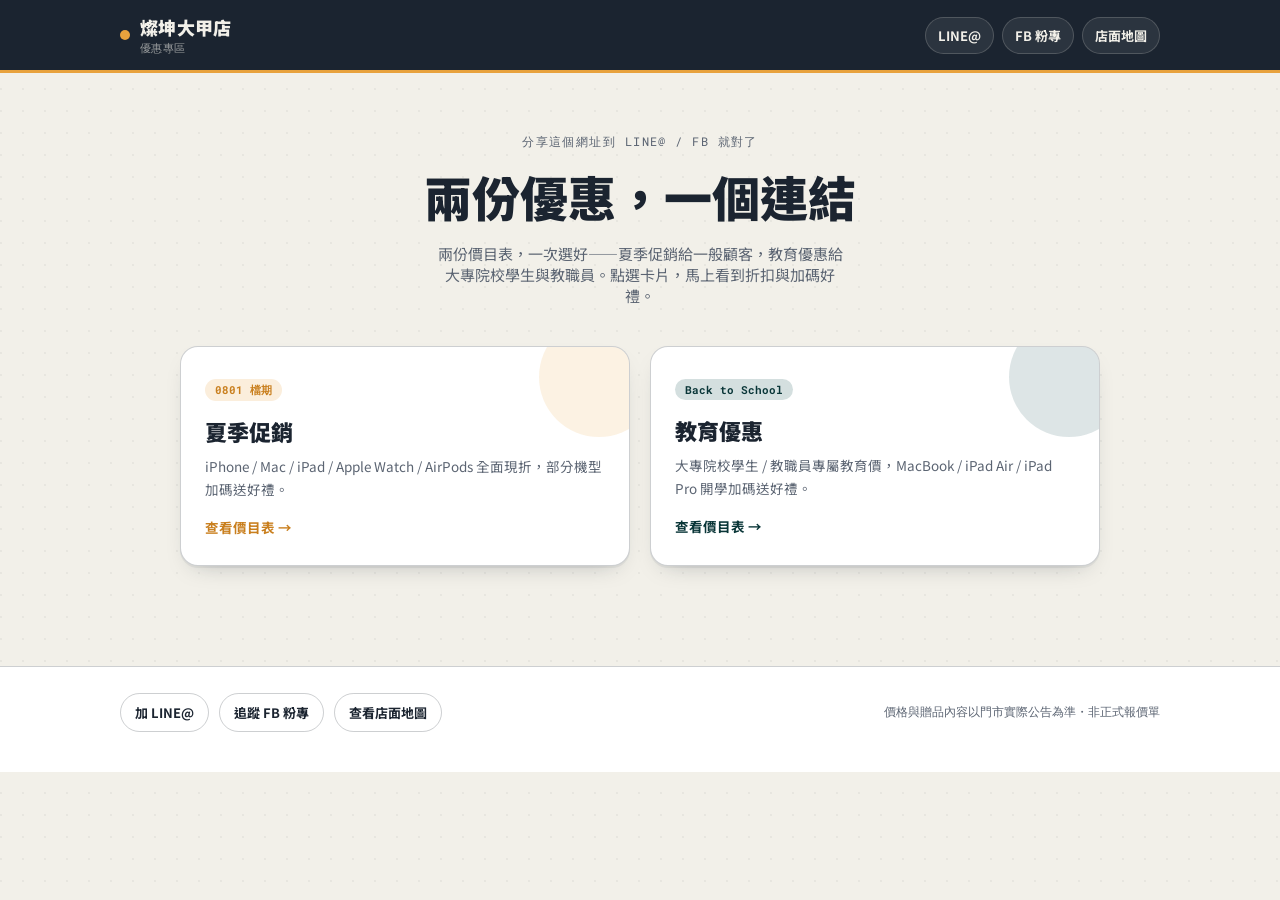
==== index.html @ 8b3f6337 "重新一次" ====
<!DOCTYPE html>
<html lang="zh-Hant">
<head>
<meta charset="UTF-8" />
<meta name="viewport" content="width=device-width, initial-scale=1.0" />
<title>優惠專區</title>
<meta property="og:title" content="燦坤大甲店 Apple Shop｜優惠專區" />
<meta property="og:description" content="夏季促銷給一般顧客，教育優惠給大專院校學生與教職員。點選卡片，馬上看到折扣與加碼好禮。" />
<meta property="og:image" content="https://tk226.darren-tata.workers.dev/og-image.png" />
<meta property="og:type" content="website" />
<link rel="stylesheet" href="style.css" />
<style>
  :root{ --accent:#E8A23D; --accent-deep:#C97F1E; }
</style>
</head>
<body>

<header class="site-header">
  <div class="bar">
    <a class="brand" href="index.html">
      <span class="dot"></span>
      <span>
        <span data-store-name>燦坤大甲店</span>
        <small>優惠專區</small>
      </span>
    </a>
    <div class="header-links">
      <a class="pill-link" data-line-url href="#" target="_blank" rel="noopener">LINE@</a>
      <a class="pill-link" data-fb-url href="#" target="_blank" rel="noopener">FB 粉專</a>
      <a class="pill-link" data-map-url href="#" target="_blank" rel="noopener">店面地圖</a>
    </div>
  </div>
</header>

<div class="hub-wrap">
  <div class="hub-hero">
    <div class="kicker">分享這個網址到 LINE@ / FB 就對了</div>
    <h1>兩份優惠，一個連結</h1>
    <p>兩份價目表，一次選好——夏季促銷給一般顧客，教育優惠給大專院校學生與教職員。點選卡片，馬上看到折扣與加碼好禮。</p>
  </div>

  <div class="hub-grid">
    <a class="hub-card" href="promo.html" style="--accent:#E8A23D; --accent-deep:#C97F1E;">
      <span class="tag">0801 檔期</span>
      <h2>夏季促銷</h2>
      <p>iPhone / Mac / iPad / Apple Watch / AirPods 全面現折，部分機型加碼送好禮。</p>
      <span class="go">查看價目表 →</span>
    </a>
    <a class="hub-card" href="edu.html" style="--accent:#0F4C4F; --accent-deep:#0A3638;">
      <span class="tag">Back to School</span>
      <h2>教育優惠</h2>
      <p>大專院校學生 / 教職員專屬教育價，MacBook / iPad Air / iPad Pro 開學加碼送好禮。</p>
      <span class="go">查看價目表 →</span>
    </a>
  </div>
</div>

<footer class="site-footer">
  <div class="footer-inner">
    <div class="footer-links">
      <a data-line-url href="#" target="_blank" rel="noopener">加 LINE@</a>
      <a data-fb-url href="#" target="_blank" rel="noopener">追蹤 FB 粉專</a>
      <a data-map-url href="#" target="_blank" rel="noopener">查看店面地圖</a>
    </div>
    <div class="footer-note">價格與贈品內容以門市實際公告為準・非正式報價單</div>
  </div>
</footer>

<script src="config.js"></script>
<script>
  document.querySelectorAll("[data-line-url]").forEach((el) => (el.href = STORE_CONFIG.lineUrl));
  document.querySelectorAll("[data-fb-url]").forEach((el) => (el.href = STORE_CONFIG.fbUrl));
  document.querySelectorAll("[data-map-url]").forEach((el) => (el.href = STORE_CONFIG.mapUrl));
  document.querySelectorAll("[data-store-name]").forEach((el) => (el.textContent = STORE_CONFIG.storeName));
</script>
</body>
</html>
---- style.css ----
@import url('https://fonts.googleapis.com/css2?family=Noto+Sans+TC:wght@400;500;700;900&family=Roboto+Mono:wght@500;700&display=swap');

:root{
  --paper:#F2F0E9;
  --paper-raise:#FFFFFF;
  --ink:#1B2430;
  --ink-soft:#5B6472;
  --teal:#0F4C4F;
  --teal-deep:#0A3638;
  --amber:#E8A23D;
  --amber-deep:#C97F1E;
  --red:#C1443C;
  --line:rgba(27,36,48,.22);
  --radius:14px;
  --shadow: 0 2px 0 rgba(27,36,48,.06), 0 10px 24px -14px rgba(27,36,48,.35);
}

*{box-sizing:border-box;}
html{scroll-behavior:smooth;}
body{
  margin:0;
  background:var(--paper);
  background-image:
    radial-gradient(circle at 1px 1px, rgba(27,36,48,.05) 1px, transparent 0);
  background-size:22px 22px;
  color:var(--ink);
  font-family:"Noto Sans TC", sans-serif;
  -webkit-font-smoothing:antialiased;
}
@media (prefers-reduced-motion: reduce){
  *{animation-duration:.001ms !important; transition-duration:.001ms !important;}
}

a{color:inherit;}
.mono{font-family:"Roboto Mono", monospace;}

/* ---------- Header ---------- */
.site-header{
  position:sticky; top:0; z-index:40;
  background:var(--ink);
  color:var(--paper);
  border-bottom:3px solid var(--amber);
}
.site-header .bar{
  max-width:1080px; margin:0 auto; padding:14px 20px;
  display:flex; align-items:center; justify-content:space-between; gap:12px;
}
.brand{
  display:flex; align-items:center; gap:10px;
  font-weight:900; font-size:18px; letter-spacing:.02em;
  text-decoration:none; color:var(--paper);
}
.brand .dot{width:10px;height:10px;border-radius:50%;background:var(--amber);flex:none;}
.brand small{display:block; font-weight:500; font-size:11px; color:rgba(242,240,233,.6); font-family:"Roboto Mono",monospace;}
.header-links{display:flex; gap:8px;}
.pill-link{
  display:flex; align-items:center; gap:6px;
  padding:8px 12px; border-radius:999px;
  background:rgba(242,240,233,.08);
  border:1px solid rgba(242,240,233,.18);
  color:var(--paper); text-decoration:none;
  font-size:13px; font-weight:700;
  transition:background .15s ease, transform .15s ease;
}
.pill-link:hover{background:rgba(242,240,233,.18); transform:translateY(-1px);}
.pill-link svg{width:15px;height:15px;flex:none;}

/* ---------- Page hero ticket banner ---------- */
.hero{
  max-width:1080px; margin:28px auto 8px; padding:0 20px;
}
.hero-ticket{
  position:relative;
  background:var(--paper-raise);
  border-radius:var(--radius);
  box-shadow:var(--shadow);
  padding:26px 28px;
  overflow:hidden;
  border:1px solid var(--line);
}
.hero-ticket::before{
  content:"";
  position:absolute; left:0; top:0; bottom:0; width:6px;
  background:repeating-linear-gradient(180deg, var(--accent, var(--amber)) 0 10px, transparent 10px 20px);
}
.hero-eyebrow{
  display:inline-flex; align-items:center; gap:8px;
  font-family:"Roboto Mono",monospace; font-weight:700; font-size:12px;
  letter-spacing:.08em; text-transform:uppercase;
  color:var(--accent-deep, var(--amber-deep));
  background:color-mix(in srgb, var(--accent, var(--amber)) 16%, white);
  padding:4px 10px; border-radius:999px; margin-bottom:14px;
}
.hero-ticket h1{
  font-size:clamp(28px,4vw,42px); line-height:1.15; margin:0 0 10px; font-weight:900;
}
.hero-ticket p{color:var(--ink-soft); font-size:15px; line-height:1.7; margin:0; max-width:60ch;}
.hero-meta{
  margin-top:18px; display:flex; flex-wrap:wrap; gap:10px 22px;
  font-family:"Roboto Mono",monospace; font-size:12.5px; color:var(--ink-soft);
}
.hero-meta b{color:var(--ink);}

/* ---------- Category tabs ---------- */
.tabs{
  max-width:1080px; margin:20px auto 0; padding:0 20px;
  display:flex; gap:8px; flex-wrap:wrap;
}
.tab-btn{
  border:1px solid var(--line); background:var(--paper-raise);
  color:var(--ink); font-family:"Noto Sans TC",sans-serif; font-weight:700; font-size:14px;
  padding:9px 16px; border-radius:999px; cursor:pointer;
  transition:all .15s ease;
}
.tab-btn:hover{border-color:var(--accent,var(--amber));}
.tab-btn.active{
  background:var(--ink); color:var(--paper); border-color:var(--ink);
}

/* ---------- Grid & Ticket cards ---------- */
.grid-section{max-width:1080px; margin:0 auto; padding:30px 20px 10px;}
.section-title{
  display:flex; align-items:baseline; gap:10px; margin:34px 0 14px;
}
.section-title h2{font-size:20px; margin:0; font-weight:900;}
.section-title span{
  font-family:"Roboto Mono",monospace; font-size:12px; color:var(--ink-soft);
}
.section-title::after{
  content:""; flex:1; height:1px; background:var(--line);
}

.grid{
  display:grid; grid-template-columns:repeat(auto-fill,minmax(240px,1fr)); gap:14px;
}

.ticket{
  position:relative;
  background:var(--paper-raise);
  border-radius:12px;
  border:1px solid var(--line);
  box-shadow:var(--shadow);
  padding:16px 16px 14px;
  cursor:pointer;
  text-align:left;
  font-family:"Noto Sans TC",sans-serif;
  transition:transform .15s ease, box-shadow .15s ease;
  display:flex; flex-direction:column; gap:10px;
  overflow:hidden;
}
.ticket:hover, .ticket:focus-visible{
  transform:translateY(-3px);
  box-shadow:0 4px 0 rgba(27,36,48,.06), 0 18px 30px -16px rgba(27,36,48,.4);
  outline:none;
}
.ticket:focus-visible{outline:2px solid var(--teal); outline-offset:2px;}

.ticket .badges{display:flex; gap:6px; flex-wrap:wrap; min-height:20px;}
.badge{
  font-family:"Roboto Mono",monospace; font-size:10.5px; font-weight:700;
  padding:2px 8px; border-radius:999px; letter-spacing:.02em;
}
.badge.promo{background:color-mix(in srgb, var(--red) 14%, white); color:var(--red);}
.badge.gift{background:color-mix(in srgb, var(--teal) 12%, white); color:var(--teal-deep);}
.badge.edu{background:color-mix(in srgb, var(--amber) 20%, white); color:var(--amber-deep);}
.badge.note{background:rgba(27,36,48,.06); color:var(--ink-soft);}

.ticket h3{margin:0; font-size:16px; font-weight:900; line-height:1.35;}
.ticket .spec{
  font-family:"Roboto Mono",monospace; font-size:12px; color:var(--ink-soft); line-height:1.6;
}

.perf{
  position:relative; height:1px; background:none; margin:2px 0;
  border-top:1.5px dashed var(--line);
}
.perf::before, .perf::after{
  content:""; position:absolute; top:-7px; width:14px; height:14px; border-radius:50%;
  background:var(--paper);
}
.perf::before{left:-7px;}
.perf::after{right:-7px;}

.price-row{display:flex; align-items:baseline; justify-content:space-between; gap:8px;}
.price-now{font-family:"Roboto Mono",monospace; font-weight:700; font-size:20px; color:var(--ink);}
.price-now.on-sale{color:var(--red);}
.price-now.on-edu{color:var(--teal-deep);}
.price-was{font-family:"Roboto Mono",monospace; font-size:12.5px; color:var(--ink-soft); text-decoration:line-through;}
.tap-hint{font-size:11px; color:var(--ink-soft); display:flex; align-items:center; gap:4px;}

/* ---------- Modal (second page) ---------- */
.modal-overlay{
  position:fixed; inset:0; background:rgba(15,20,26,.55);
  display:none; align-items:flex-end; justify-content:center; z-index:100;
  backdrop-filter:blur(2px);
}
.modal-overlay.open{display:flex;}
.modal-card{
  background:var(--paper-raise); width:100%; max-width:520px;
  border-radius:20px 20px 0 0; padding:26px 24px 30px;
  box-shadow:0 -10px 40px rgba(0,0,0,.35);
  animation:slideup .25s ease;
  max-height:82vh; overflow-y:auto;
}
@media(min-width:640px){
  .modal-overlay{align-items:center;}
  .modal-card{border-radius:20px; max-width:460px;}
}
@keyframes slideup{from{transform:translateY(24px); opacity:0;} to{transform:translateY(0); opacity:1;}}
.modal-top{display:flex; justify-content:space-between; align-items:flex-start; gap:10px;}
.modal-close{
  border:none; background:rgba(27,36,48,.06); width:32px; height:32px; border-radius:50%;
  font-size:16px; cursor:pointer; flex:none; color:var(--ink);
}
.modal-card h3{font-size:20px; margin:2px 0 4px; font-weight:900;}
.modal-card .spec{font-family:"Roboto Mono",monospace; font-size:13px; color:var(--ink-soft); margin-bottom:16px;}
.modal-price-block{
  background:var(--paper); border-radius:12px; padding:16px; border:1px solid var(--line);
  margin-bottom:16px;
}
.modal-price-block .row{display:flex; justify-content:space-between; align-items:baseline; margin-bottom:4px;}
.modal-price-block .row:last-child{margin-bottom:0;}
.modal-price-block .label{font-size:13px; color:var(--ink-soft);}
.modal-price-block .val{font-family:"Roboto Mono",monospace; font-weight:700; font-size:18px;}
.modal-price-block .val.strike{text-decoration:line-through; font-weight:500; font-size:14px; color:var(--ink-soft);}
.modal-price-block .val.final{font-size:24px; color:var(--red);}
.modal-price-block .val.final.edu{color:var(--teal-deep);}

.perk-list{list-style:none; margin:0 0 18px; padding:0; display:flex; flex-direction:column; gap:8px;}
.perk-list li{
  display:flex; gap:8px; align-items:flex-start; font-size:14px; line-height:1.6;
  background:color-mix(in srgb, var(--teal) 8%, white); padding:10px 12px; border-radius:10px;
  color:var(--teal-deep); font-weight:500;
}
.perk-list li svg{width:16px;height:16px;flex:none; margin-top:2px;}
.modal-cta{display:flex; gap:10px; flex-wrap:wrap;}
.modal-cta a{
  flex:1; text-align:center; padding:12px 14px; border-radius:10px; font-weight:700; font-size:14px;
  text-decoration:none;
}
.modal-cta .cta-line{background:#06C755; color:#fff;}
.modal-cta .cta-fb{background:#1877F2; color:#fff;}

/* ---------- Footer ---------- */
.site-footer{
  margin-top:60px; border-top:1px solid var(--line);
  background:var(--paper-raise);
}
.footer-inner{
  max-width:1080px; margin:0 auto; padding:26px 20px 40px;
  display:flex; flex-wrap:wrap; gap:14px; align-items:center; justify-content:space-between;
}
.footer-links{display:flex; gap:10px; flex-wrap:wrap;}
.footer-links a{
  display:flex; align-items:center; gap:6px;
  padding:9px 14px; border-radius:999px; border:1px solid var(--line);
  text-decoration:none; font-size:13px; font-weight:700; color:var(--ink);
  transition:border-color .15s ease, transform .15s ease;
}
.footer-links a:hover{border-color:var(--accent,var(--amber)); transform:translateY(-1px);}
.footer-links a svg{width:15px;height:15px;}
.footer-note{font-size:12px; color:var(--ink-soft); font-family:"Roboto Mono",monospace;}

/* ---------- Hub page ---------- */
.hub-wrap{max-width:960px; margin:0 auto; padding:60px 20px 40px;}
.hub-hero{text-align:center; margin-bottom:40px;}
.hub-hero .kicker{
  font-family:"Roboto Mono",monospace; font-size:12px; letter-spacing:.12em; text-transform:uppercase;
  color:var(--ink-soft);
}
.hub-hero h1{font-size:clamp(30px,5vw,48px); font-weight:900; margin:10px 0 12px;}
.hub-hero p{color:var(--ink-soft); font-size:15px; max-width:52ch; margin:0 auto;}
.hub-grid{display:grid; grid-template-columns:1fr 1fr; gap:20px; margin-top:36px;}
@media(max-width:640px){.hub-grid{grid-template-columns:1fr;}}
.hub-card{
  position:relative; display:block; text-decoration:none; color:var(--ink);
  background:var(--paper-raise); border-radius:18px; padding:28px 24px;
  border:1px solid var(--line); box-shadow:var(--shadow);
  overflow:hidden; transition:transform .18s ease;
}
.hub-card:hover{transform:translateY(-4px);}
.hub-card::before{
  content:""; position:absolute; right:-30px; top:-30px; width:120px; height:120px; border-radius:50%;
  background:var(--accent);
  opacity:.14;
}
.hub-card .tag{
  display:inline-block; font-family:"Roboto Mono",monospace; font-size:11px; font-weight:700;
  padding:3px 10px; border-radius:999px; margin-bottom:14px; color:var(--accent-deep);
  background:color-mix(in srgb, var(--accent) 18%, white);
}
.hub-card h2{font-size:22px; margin:0 0 8px; font-weight:900;}
.hub-card p{font-size:13.5px; color:var(--ink-soft); line-height:1.7; margin:0 0 16px;}
.hub-card .go{font-weight:700; font-size:13.5px; display:flex; align-items:center; gap:6px; color:var(--accent-deep);}
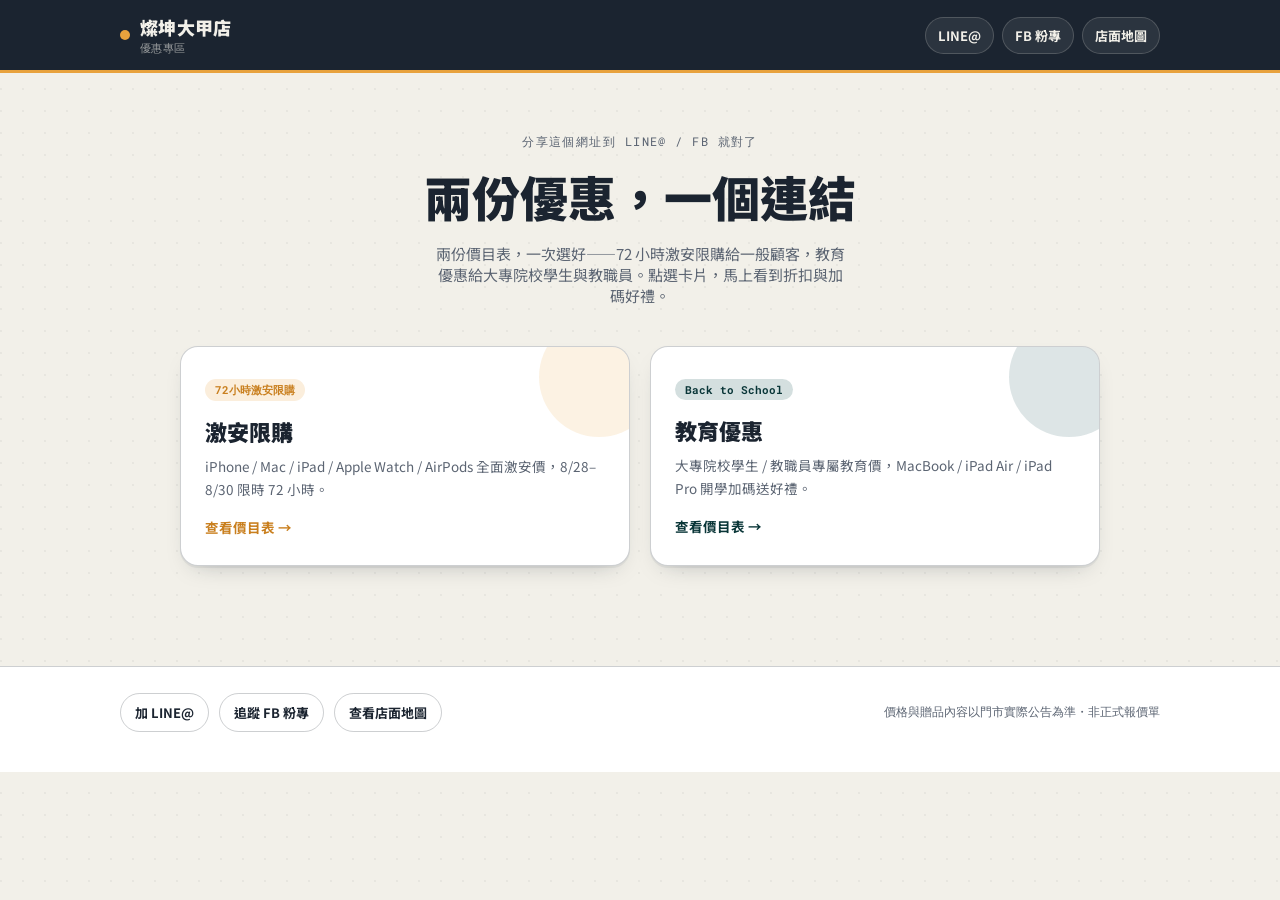
==== commit 617e5801: "激安活動更新" ====
--- a/index.html
+++ b/index.html
@@ -5,7 +5,7 @@
 <meta name="viewport" content="width=device-width, initial-scale=1.0" />
 <title>優惠專區</title>
 <meta property="og:title" content="燦坤大甲店 Apple Shop｜優惠專區" />
-<meta property="og:description" content="夏季促銷給一般顧客，教育優惠給大專院校學生與教職員。點選卡片，馬上看到折扣與加碼好禮。" />
+<meta property="og:description" content="72 小時激安限購給一般顧客，教育優惠給大專院校學生與教職員。點選卡片，馬上看到折扣與加碼好禮。" />
 <meta property="og:image" content="https://tk226.darren-tata.workers.dev/og-image.png" />
 <meta property="og:type" content="website" />
 <link rel="stylesheet" href="style.css" />
@@ -36,14 +36,14 @@
   <div class="hub-hero">
     <div class="kicker">分享這個網址到 LINE@ / FB 就對了</div>
     <h1>兩份優惠，一個連結</h1>
-    <p>兩份價目表，一次選好——夏季促銷給一般顧客，教育優惠給大專院校學生與教職員。點選卡片，馬上看到折扣與加碼好禮。</p>
+    <p>兩份價目表，一次選好——72 小時激安限購給一般顧客，教育優惠給大專院校學生與教職員。點選卡片，馬上看到折扣與加碼好禮。</p>
   </div>
 
   <div class="hub-grid">
     <a class="hub-card" href="promo.html" style="--accent:#E8A23D; --accent-deep:#C97F1E;">
-      <span class="tag">0801 檔期</span>
-      <h2>夏季促銷</h2>
-      <p>iPhone / Mac / iPad / Apple Watch / AirPods 全面現折，部分機型加碼送好禮。</p>
+      <span class="tag">72小時激安限購</span>
+      <h2>激安限購</h2>
+      <p>iPhone / Mac / iPad / Apple Watch / AirPods 全面激安價，8/28–8/30 限時 72 小時。</p>
       <span class="go">查看價目表 →</span>
     </a>
     <a class="hub-card" href="edu.html" style="--accent:#0F4C4F; --accent-deep:#0A3638;">
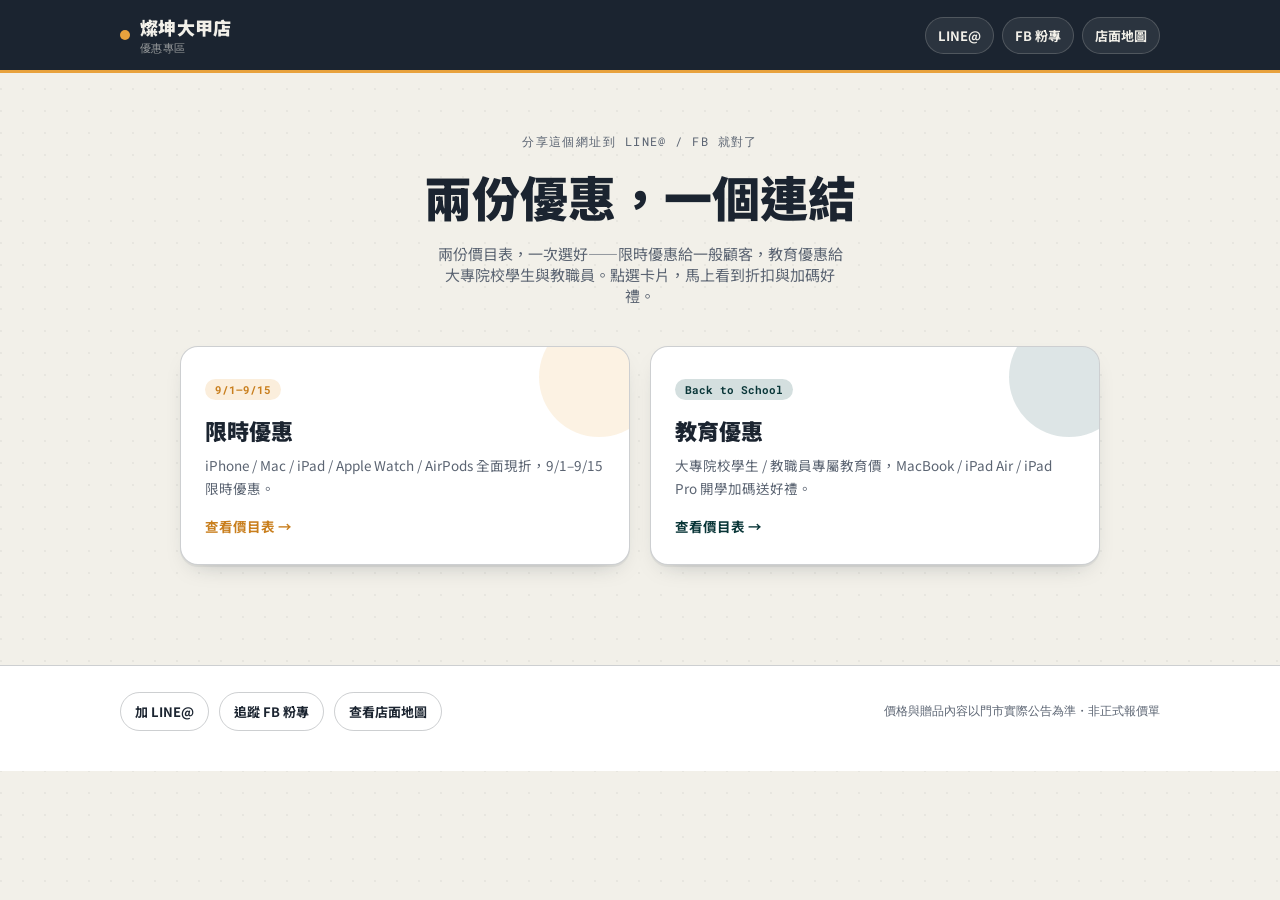
==== commit 6005444c: "9/1-15活動更新" ====
--- a/index.html
+++ b/index.html
@@ -5,7 +5,7 @@
 <meta name="viewport" content="width=device-width, initial-scale=1.0" />
 <title>優惠專區</title>
 <meta property="og:title" content="燦坤大甲店 Apple Shop｜優惠專區" />
-<meta property="og:description" content="72 小時激安限購給一般顧客，教育優惠給大專院校學生與教職員。點選卡片，馬上看到折扣與加碼好禮。" />
+<meta property="og:description" content="限時優惠給一般顧客，教育優惠給大專院校學生與教職員。點選卡片，馬上看到折扣與加碼好禮。" />
 <meta property="og:image" content="https://tk226.darren-tata.workers.dev/og-image.png" />
 <meta property="og:type" content="website" />
 <link rel="stylesheet" href="style.css" />
@@ -36,14 +36,14 @@
   <div class="hub-hero">
     <div class="kicker">分享這個網址到 LINE@ / FB 就對了</div>
     <h1>兩份優惠，一個連結</h1>
-    <p>兩份價目表，一次選好——72 小時激安限購給一般顧客，教育優惠給大專院校學生與教職員。點選卡片，馬上看到折扣與加碼好禮。</p>
+    <p>兩份價目表，一次選好——限時優惠給一般顧客，教育優惠給大專院校學生與教職員。點選卡片，馬上看到折扣與加碼好禮。</p>
   </div>
 
   <div class="hub-grid">
     <a class="hub-card" href="promo.html" style="--accent:#E8A23D; --accent-deep:#C97F1E;">
-      <span class="tag">72小時激安限購</span>
-      <h2>激安限購</h2>
-      <p>iPhone / Mac / iPad / Apple Watch / AirPods 全面激安價，8/28–8/30 限時 72 小時。</p>
+      <span class="tag">9/1–9/15</span>
+      <h2>限時優惠</h2>
+      <p>iPhone / Mac / iPad / Apple Watch / AirPods 全面現折，9/1–9/15 限時優惠。</p>
       <span class="go">查看價目表 →</span>
     </a>
     <a class="hub-card" href="edu.html" style="--accent:#0F4C4F; --accent-deep:#0A3638;">
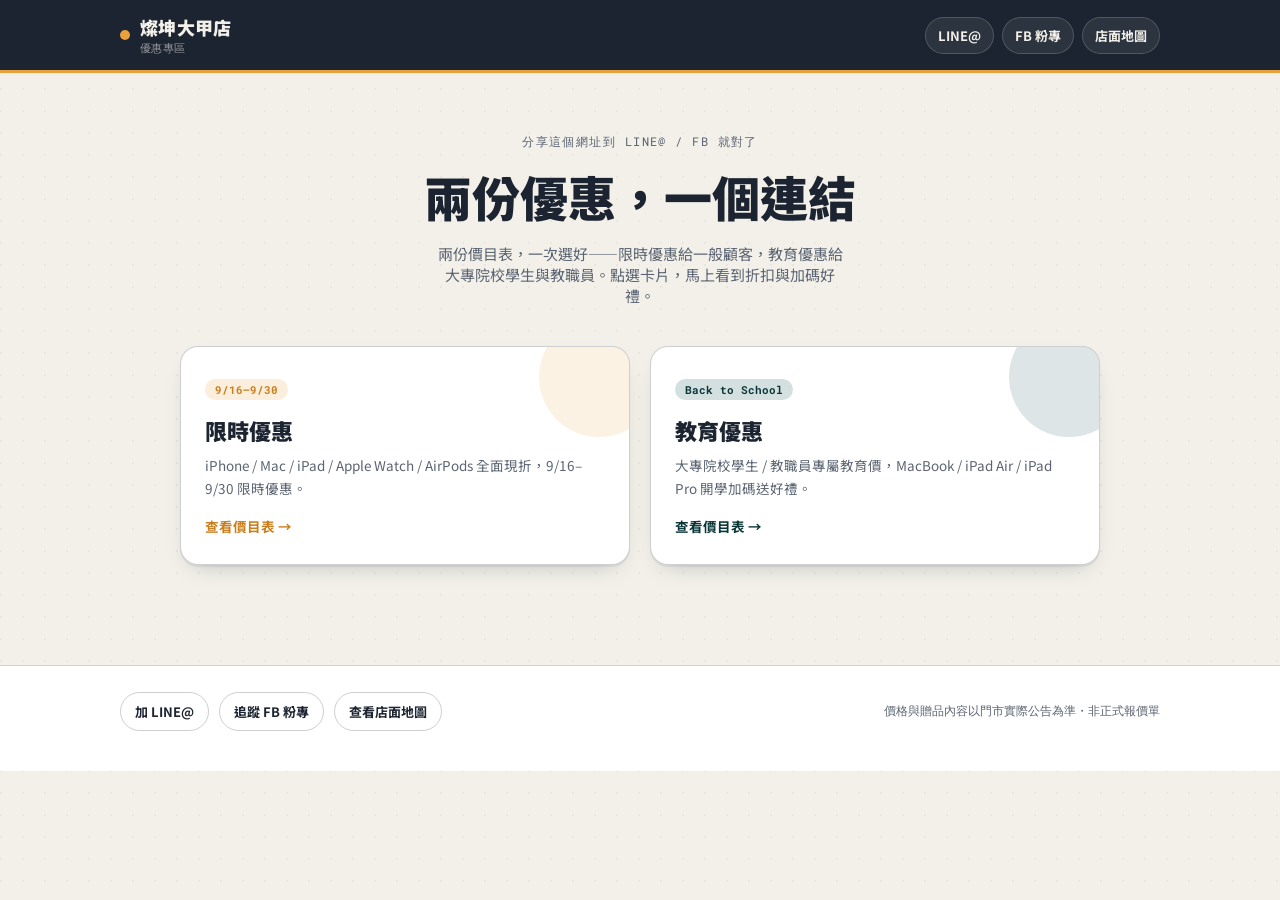
==== commit 8cbe9432: "新品檔期活動更改" ====
--- a/index.html
+++ b/index.html
@@ -41,9 +41,9 @@
 
   <div class="hub-grid">
     <a class="hub-card" href="promo.html" style="--accent:#E8A23D; --accent-deep:#C97F1E;">
-      <span class="tag">9/1–9/15</span>
+      <span class="tag">9/16–9/30</span>
       <h2>限時優惠</h2>
-      <p>iPhone / Mac / iPad / Apple Watch / AirPods 全面現折，9/1–9/15 限時優惠。</p>
+      <p>iPhone / Mac / iPad / Apple Watch / AirPods 全面現折，9/16–9/30 限時優惠。</p>
       <span class="go">查看價目表 →</span>
     </a>
     <a class="hub-card" href="edu.html" style="--accent:#0F4C4F; --accent-deep:#0A3638;">
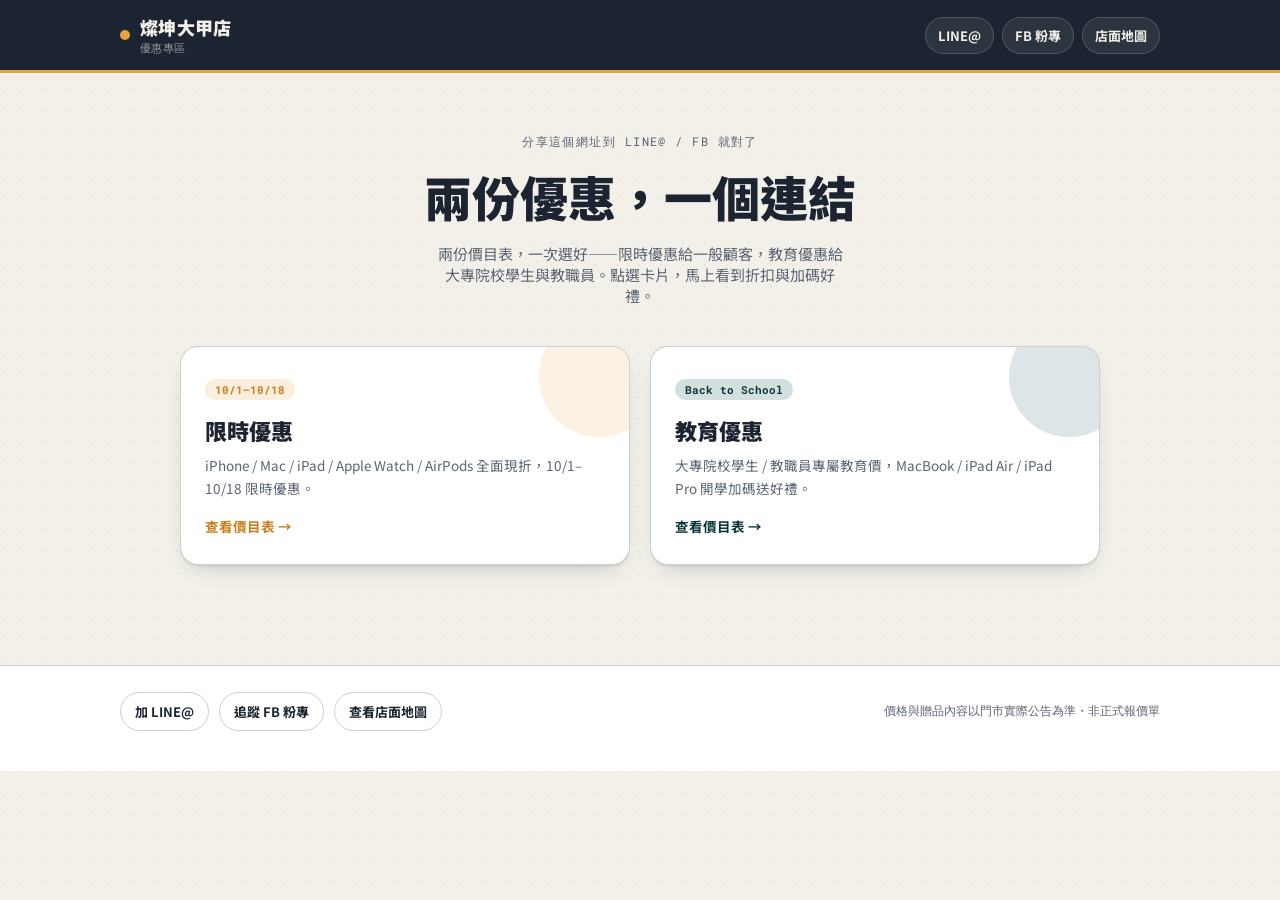
==== commit d9f85c53: "10月份操盤更新" ====
--- a/index.html
+++ b/index.html
@@ -41,9 +41,9 @@
 
   <div class="hub-grid">
     <a class="hub-card" href="promo.html" style="--accent:#E8A23D; --accent-deep:#C97F1E;">
-      <span class="tag">9/16–9/30</span>
+      <span class="tag">10/1–10/18</span>
       <h2>限時優惠</h2>
-      <p>iPhone / Mac / iPad / Apple Watch / AirPods 全面現折，9/16–9/30 限時優惠。</p>
+      <p>iPhone / Mac / iPad / Apple Watch / AirPods 全面現折，10/1–10/18 限時優惠。</p>
       <span class="go">查看價目表 →</span>
     </a>
     <a class="hub-card" href="edu.html" style="--accent:#0F4C4F; --accent-deep:#0A3638;">
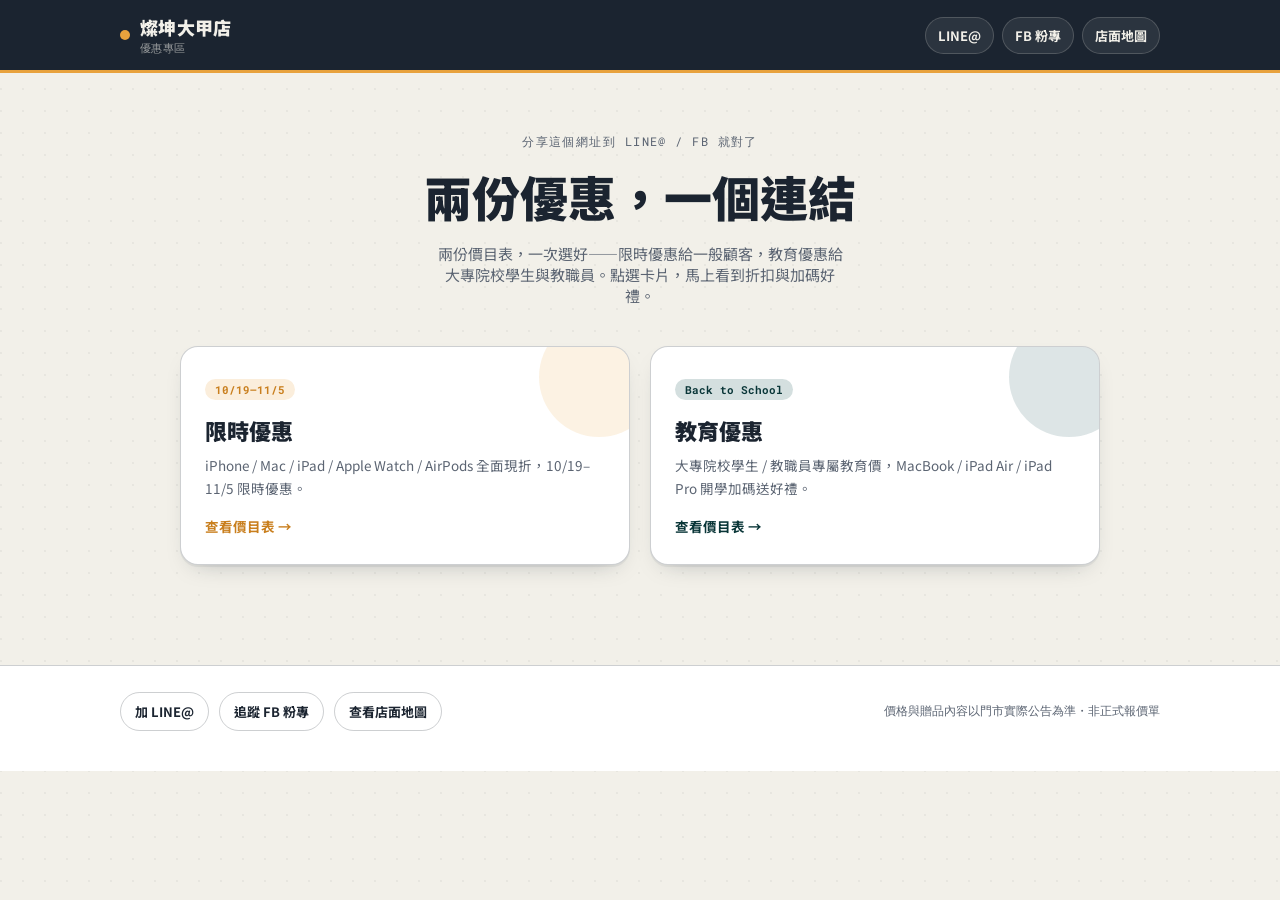
==== commit 58f0c796: "10/19 活動檔期" ====
--- a/index.html
+++ b/index.html
@@ -41,9 +41,9 @@
 
   <div class="hub-grid">
     <a class="hub-card" href="promo.html" style="--accent:#E8A23D; --accent-deep:#C97F1E;">
-      <span class="tag">10/1–10/18</span>
+      <span class="tag">10/19–11/5</span>
       <h2>限時優惠</h2>
-      <p>iPhone / Mac / iPad / Apple Watch / AirPods 全面現折，10/1–10/18 限時優惠。</p>
+      <p>iPhone / Mac / iPad / Apple Watch / AirPods 全面現折，10/19–11/5 限時優惠。</p>
       <span class="go">查看價目表 →</span>
     </a>
     <a class="hub-card" href="edu.html" style="--accent:#0F4C4F; --accent-deep:#0A3638;">
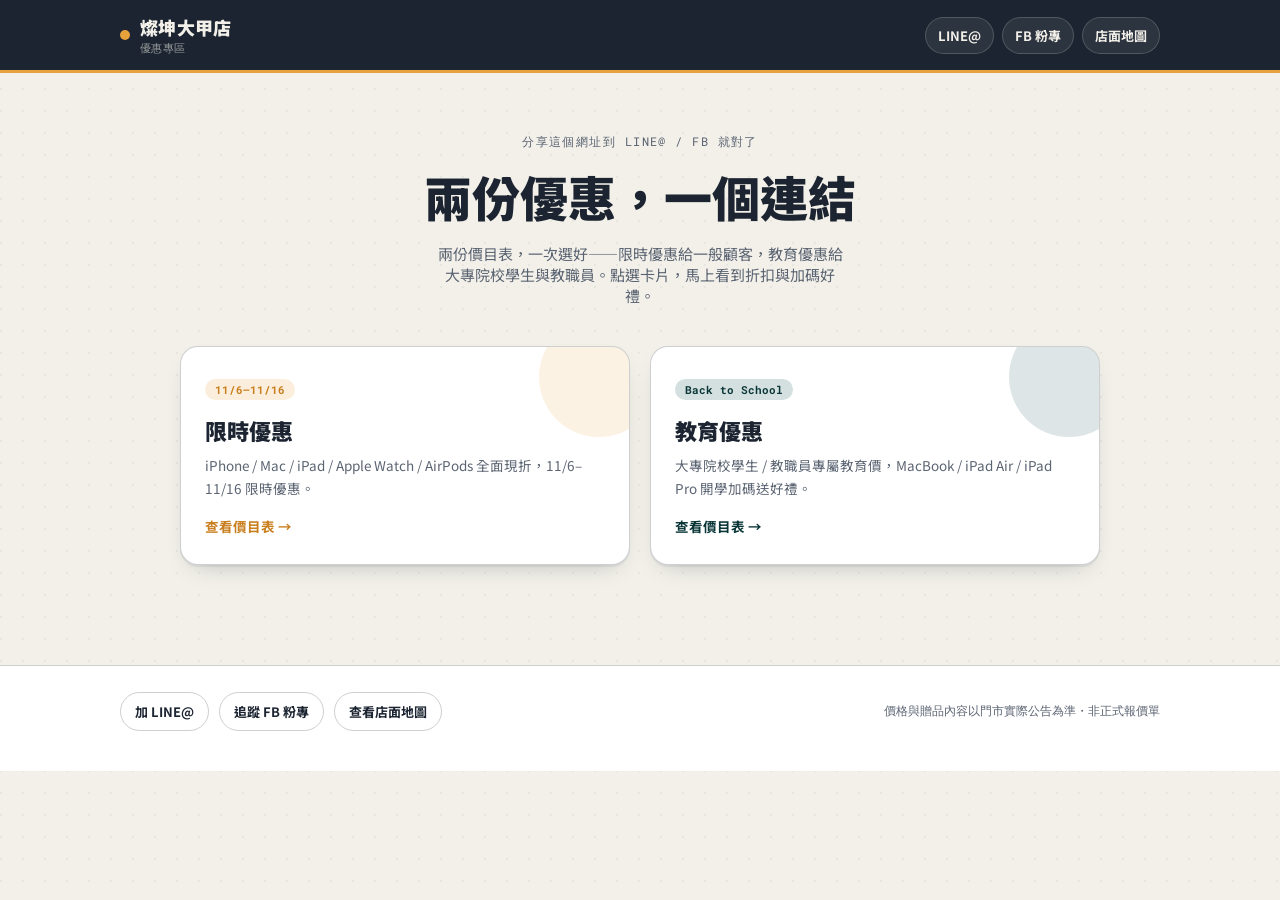
==== commit 744bd289: "11月上半月會招活動" ====
--- a/index.html
+++ b/index.html
@@ -41,9 +41,9 @@
 
   <div class="hub-grid">
     <a class="hub-card" href="promo.html" style="--accent:#E8A23D; --accent-deep:#C97F1E;">
-      <span class="tag">10/19–11/5</span>
+      <span class="tag">11/6–11/16</span>
       <h2>限時優惠</h2>
-      <p>iPhone / Mac / iPad / Apple Watch / AirPods 全面現折，10/19–11/5 限時優惠。</p>
+      <p>iPhone / Mac / iPad / Apple Watch / AirPods 全面現折，11/6–11/16 限時優惠。</p>
       <span class="go">查看價目表 →</span>
     </a>
     <a class="hub-card" href="edu.html" style="--accent:#0F4C4F; --accent-deep:#0A3638;">
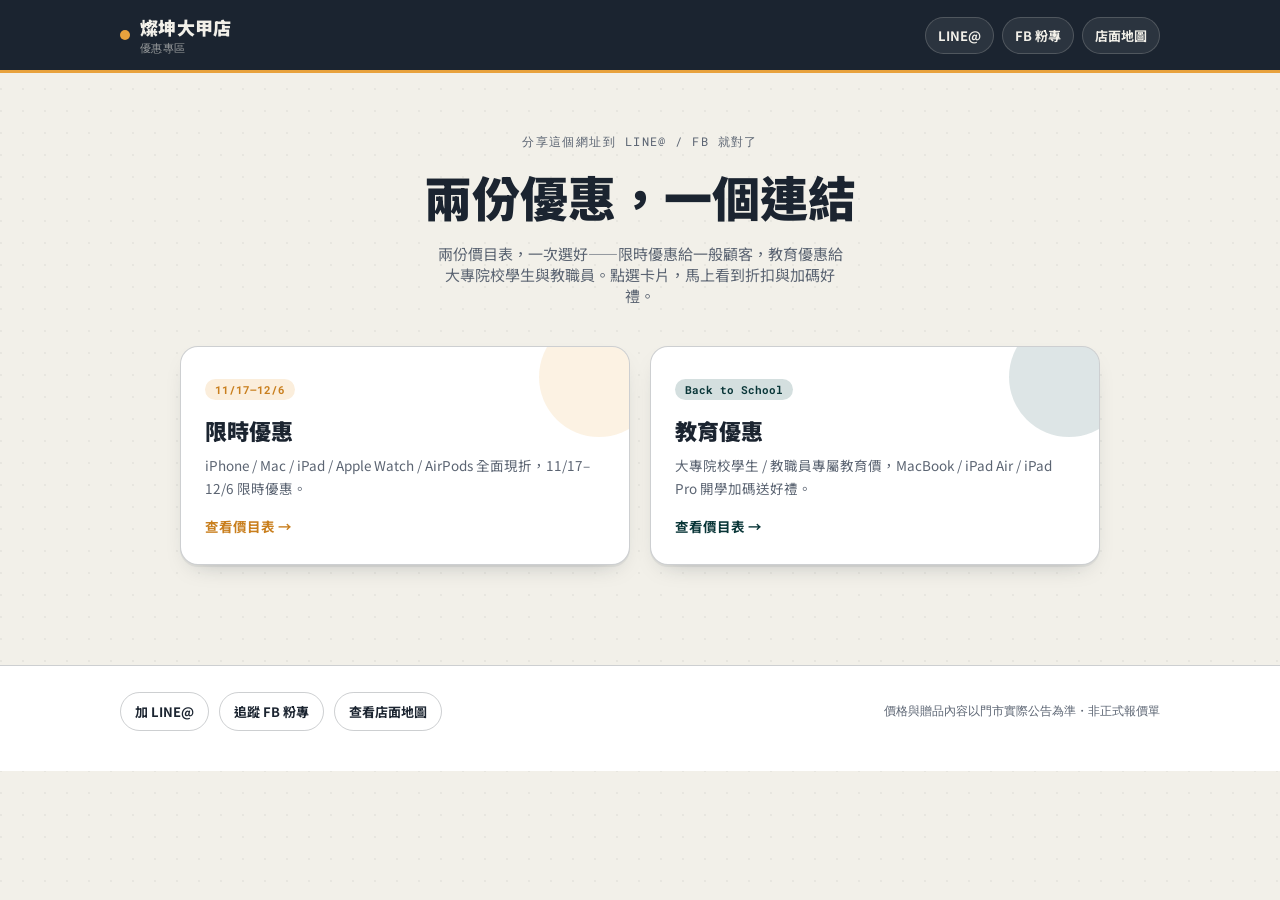
==== commit c231bdcd: "11月底活動檔期更新" ====
--- a/index.html
+++ b/index.html
@@ -41,9 +41,9 @@
 
   <div class="hub-grid">
     <a class="hub-card" href="promo.html" style="--accent:#E8A23D; --accent-deep:#C97F1E;">
-      <span class="tag">11/6–11/16</span>
+      <span class="tag">11/17–12/6</span>
       <h2>限時優惠</h2>
-      <p>iPhone / Mac / iPad / Apple Watch / AirPods 全面現折，11/6–11/16 限時優惠。</p>
+      <p>iPhone / Mac / iPad / Apple Watch / AirPods 全面現折，11/17–12/6 限時優惠。</p>
       <span class="go">查看價目表 →</span>
     </a>
     <a class="hub-card" href="edu.html" style="--accent:#0F4C4F; --accent-deep:#0A3638;">
